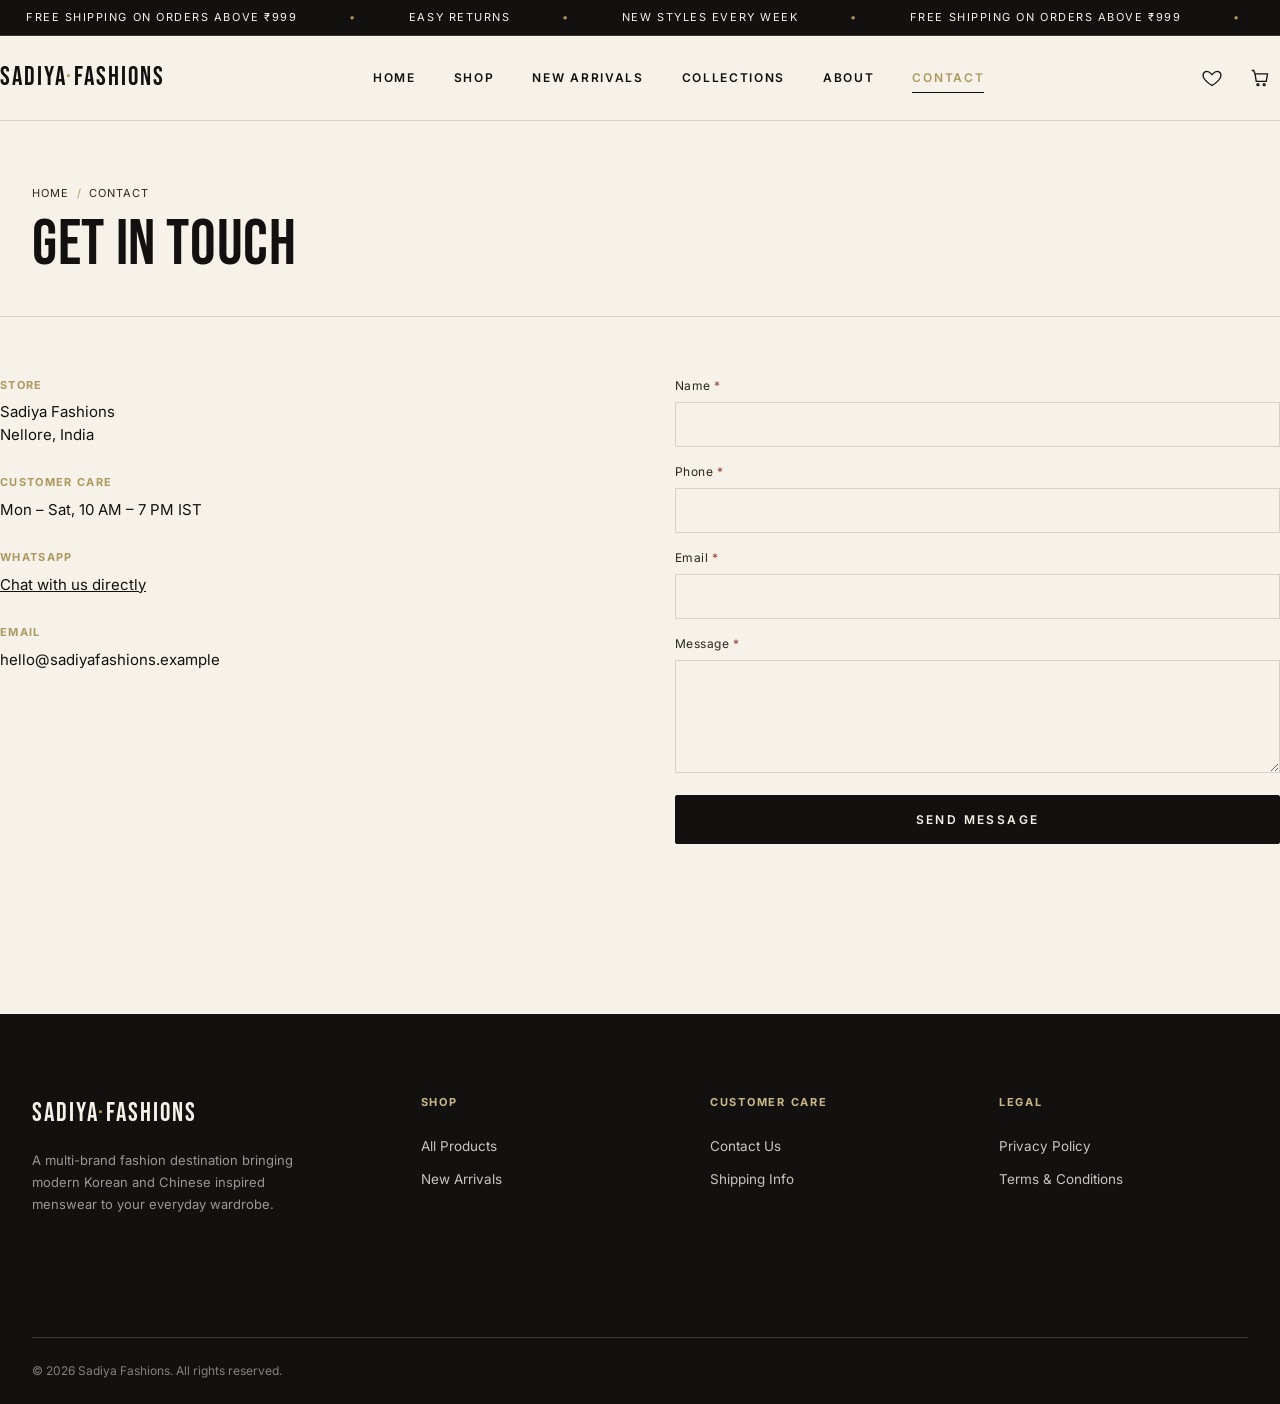
==== contact.html @ eb3c0f69 "Initial commit" ====
<!DOCTYPE html>
<html lang="en">
<head>
<meta charset="UTF-8">
<meta name="viewport" content="width=device-width, initial-scale=1.0">
<title>Contact Us | Sadiya Fashions</title>
<meta name="description" content="Get in touch with Sadiya Fashions for order queries, sizing help, or general questions.">
<link rel="stylesheet" href="css/style.css">
</head>
<body>

<div class="announce">
  <div class="announce-track">
    <span>FREE SHIPPING ON ORDERS ABOVE ₹999</span><span>EASY RETURNS</span><span>NEW STYLES EVERY WEEK</span>
    <span>FREE SHIPPING ON ORDERS ABOVE ₹999</span><span>EASY RETURNS</span><span>NEW STYLES EVERY WEEK</span>
  </div>
</div>

<header class="site-header">
  <div class="container header-inner">
    <a href="index.html" class="logo">SADIYA<span>·</span>FASHIONS</a>
    <nav class="main-nav" aria-label="Primary">
      <a href="index.html">Home</a>
      <a href="shop.html">Shop</a>
      <a href="shop.html?sort=newest">New Arrivals</a>
      <a href="shop.html#collections">Collections</a>
      <a href="about.html">About</a>
      <a href="contact.html" class="active">Contact</a>
    </nav>
    <div class="header-actions">
      <a class="icon-btn" href="wishlist.html" aria-label="Wishlist">
        <svg viewBox="0 0 24 24" fill="none" stroke="currentColor" stroke-width="1.6"><path d="M12 21s-7.5-4.6-10-9.3C0.2 8 2 4 6 4c2.2 0 3.8 1.2 6 4 2.2-2.8 3.8-4 6-4 4 0 5.8 4 4 7.7C19.5 16.4 12 21 12 21z"/></svg>
        <span class="badge-count" data-wishlist-count style="display:none;">0</span>
      </a>
      <a class="icon-btn" href="cart.html" aria-label="Cart">
        <svg viewBox="0 0 24 24" fill="none" stroke="currentColor" stroke-width="1.6"><path d="M6 7h15l-1.5 9h-12z"/><path d="M6 7L4.5 3H2"/><circle cx="9.5" cy="20" r="1.2"/><circle cx="17" cy="20" r="1.2"/></svg>
        <span class="badge-count" data-cart-count style="display:none;">0</span>
      </a>
      <button class="hamburger" aria-label="Open menu"><span></span><span></span><span></span></button>
    </div>
  </div>
</header>

<div class="overlay"></div>
<div class="mobile-nav" aria-hidden="true">
  <div class="mobile-nav-head"><span class="logo">SADIYA</span><button class="mobile-nav-close" aria-label="Close menu">✕</button></div>
  <nav>
    <a href="index.html">Home</a><a href="shop.html">Shop</a><a href="shop.html?sort=newest">New Arrivals</a>
    <a href="shop.html#collections">Collections</a><a href="about.html">About</a><a href="contact.html">Contact</a>
  </nav>
</div>

<section class="page-hero">
  <div class="container">
    <div class="breadcrumb"><a href="index.html">Home</a><span class="sep">/</span>Contact</div>
    <h1 class="display-lg">Get In Touch</h1>
  </div>
</section>

<div class="container contact-layout">
  <div>
    <div class="contact-info-item">
      <h4>Store</h4>
      <p>Sadiya Fashions<br>Nellore, India</p>
    </div>
    <div class="contact-info-item">
      <h4>Customer Care</h4>
      <p>Mon – Sat, 10 AM – 7 PM IST</p>
    </div>
    <div class="contact-info-item">
      <h4>WhatsApp</h4>
      <p><a href="#" id="wa-contact-link" style="text-decoration:underline;">Chat with us directly</a></p>
    </div>
    <div class="contact-info-item">
      <h4>Email</h4>
      <p>hello@sadiyafashions.example</p>
    </div>
  </div>

  <div>
    <form data-contact-form novalidate>
      <div class="form-field">
        <label for="c-name">Name <span class="req">*</span></label>
        <input type="text" id="c-name" name="name">
        <div class="field-error"></div>
      </div>
      <div class="form-field">
        <label for="c-phone">Phone <span class="req">*</span></label>
        <input type="tel" id="c-phone" name="phone" maxlength="10">
        <div class="field-error"></div>
      </div>
      <div class="form-field">
        <label for="c-email">Email <span class="req">*</span></label>
        <input type="email" id="c-email" name="email">
        <div class="field-error"></div>
      </div>
      <div class="form-field">
        <label for="c-message">Message <span class="req">*</span></label>
        <textarea id="c-message" name="message" rows="5"></textarea>
        <div class="field-error"></div>
      </div>
      <button type="submit" class="btn btn-block">Send Message</button>
      <div class="success-inline" data-contact-success>Thank you. Your message has been prepared. Since Sadiya Fashions runs without a live server, please also reach us directly on WhatsApp for a faster response.</div>
    </form>
  </div>
</div>

<footer class="site-footer">
  <div class="container">
    <div class="footer-grid">
      <div class="footer-brand">
        <a href="index.html" class="logo">SADIYA<span>·</span>FASHIONS</a>
        <p>A multi-brand fashion destination bringing modern Korean and Chinese inspired menswear to your everyday wardrobe.</p>
        <div class="footer-social">
          <a class="icon-btn btn-ghost" href="#" aria-label="Instagram" target="_blank" rel="noopener">IG</a>
          <a class="icon-btn btn-ghost" href="#" aria-label="Facebook" target="_blank" rel="noopener">FB</a>
          <a class="icon-btn btn-ghost" href="#" aria-label="WhatsApp" target="_blank" rel="noopener">WA</a>
        </div>
      </div>
      <div class="footer-col">
        <h4>Shop</h4>
        <a href="shop.html">All Products</a><a href="shop.html?sort=newest">New Arrivals</a>
      </div>
      <div class="footer-col">
        <h4>Customer Care</h4>
        <a href="contact.html">Contact Us</a><a href="contact.html">Shipping Info</a>
      </div>
      <div class="footer-col">
        <h4>Legal</h4>
        <a href="#">Privacy Policy</a><a href="#">Terms &amp; Conditions</a>
      </div>
    </div>
    <div class="footer-bottom">
      <span>© 2026 Sadiya Fashions. All rights reserved.</span>
    </div>
  </div>
</footer>

<script src="js/products.js"></script>
<script src="js/app.js"></script>
<script src="js/cart.js"></script>
<script src="js/wishlist.js"></script>
<script>
(function () {
  document.getElementById("wa-contact-link").href = `https://wa.me/${WHATSAPP_NUMBER}?text=${encodeURIComponent("Hi Sadiya Fashions, I have a question.")}`;

  const validators = {
    name: v => v.trim().length >= 2 || "Please enter your name.",
    phone: v => /^[6-9]\d{9}$/.test(v.trim()) || "Enter a valid 10-digit mobile number.",
    email: v => /^[^\s@]+@[^\s@]+\.[^\s@]+$/.test(v.trim()) || "Enter a valid email address.",
    message: v => v.trim().length >= 5 || "Please enter a short message."
  };

  const form = document.querySelector("[data-contact-form]");
  function validate(input) {
    const field = input.closest(".form-field");
    const result = validators[input.name](input.value);
    if (result === true) { field.classList.remove("error"); return true; }
    field.classList.add("error");
    field.querySelector(".field-error").textContent = result;
    return false;
  }
  form.querySelectorAll("input, textarea").forEach(input => {
    input.addEventListener("blur", () => validate(input));
  });
  form.addEventListener("submit", e => {
    e.preventDefault();
    let valid = true;
    form.querySelectorAll("input, textarea").forEach(input => { if (!validate(input)) valid = false; });
    if (!valid) { showToast("Please fix the highlighted fields", "error"); return; }
    document.querySelector("[data-contact-success]").classList.add("show");
    showToast("Message prepared", "success");
    form.reset();
  });
})();
</script>
</body>
</html>
---- css/style.css ----
/* ==========================================================================
   SADIYA FASHIONS — Design System
   Palette:  --ink #121110  --paper #F6F2E9  --stone #DCD2BC  --charcoal #29271F
             --gold #AE9860  --line rgba(18,17,16,.12)
   Type:     Display  -> 'Bebas Neue' (tall condensed editorial headlines)
             Accent   -> 'Noto Serif' (quiet serif for eyebrows / pull quotes)
             Body/UI  -> 'Inter'
   ========================================================================== */

@import url('https://fonts.googleapis.com/css2?family=Bebas+Neue&family=Noto+Serif:ital,wght@0,400;0,600;1,400&family=Inter:wght@300;400;500;600;700;800&display=swap');

:root{
  --ink:#121110;
  --ink-soft:#232019;
  --paper:#F6F2E9;
  --paper-dim:#EFE9DA;
  --stone:#DCD2BC;
  --charcoal:#29271F;
  --gold:#AE9860;
  --gold-soft:#CBB98A;
  --white:#FFFFFF;
  --line: rgba(18,17,16,.14);
  --line-soft: rgba(18,17,16,.08);
  --line-dark: rgba(246,242,233,.18);
  --danger:#9A3B2E;
  --success:#3B5D40;

  --font-display:'Bebas Neue', 'Arial Narrow', sans-serif;
  --font-serif:'Noto Serif', Georgia, serif;
  --font-body:'Inter', -apple-system, BlinkMacSystemFont, sans-serif;

  --container:1360px;
  --radius:2px;
  --shadow-soft: 0 18px 45px -20px rgba(18,17,16,.35);
  --shadow-lift: 0 24px 60px -18px rgba(18,17,16,.45);

  --ease: cubic-bezier(.22,.61,.36,1);
}

*,*::before,*::after{ box-sizing:border-box; }
html{ scroll-behavior:smooth; }
body{
  margin:0;
  background:var(--paper);
  color:var(--ink);
  font-family:var(--font-body);
  font-weight:400;
  line-height:1.5;
  -webkit-font-smoothing:antialiased;
  overflow-x:hidden;
}
img{ max-width:100%; display:block; }
a{ color:inherit; text-decoration:none; }
button{ font-family:inherit; cursor:pointer; }
input,select,textarea{ font-family:inherit; }
ul{ margin:0; padding:0; list-style:none; }
h1,h2,h3,h4,p{ margin:0; }

:focus-visible{
  outline:2px solid var(--gold);
  outline-offset:3px;
}

.container{
  width:100%;
  max-width:var(--container);
  margin:0 auto;
  padding:0 32px;
}

@media(prefers-reduced-motion: reduce){
  *{ animation-duration:.001ms !important; animation-iteration-count:1 !important; transition-duration:.001ms !important; scroll-behavior:auto !important; }
}

/* ---------------- Typography helpers ---------------- */
.eyebrow{
  font-family:var(--font-body);
  font-size:11px;
  letter-spacing:.28em;
  text-transform:uppercase;
  font-weight:600;
  color:var(--charcoal);
  display:inline-flex;
  align-items:center;
  gap:10px;
}
.eyebrow::before{
  content:'';
  width:22px; height:1px;
  background:var(--gold);
  display:inline-block;
}
.display-xl{
  font-family:var(--font-display);
  text-transform:uppercase;
  letter-spacing:.01em;
  line-height:.92;
  font-weight:400;
  font-size:clamp(48px,8.4vw,90px);
}
.display-lg{
  font-family:var(--font-display);
  text-transform:uppercase;
  letter-spacing:.01em;
  line-height:.95;
  font-weight:400;
  font-size:clamp(34px,5vw,64px);
}
.display-md{
  font-family:var(--font-display);
  text-transform:uppercase;
  letter-spacing:.01em;
  line-height:1;
  font-weight:400;
  font-size:clamp(26px,3.4vw,38px);
}
.serif-quote{
  font-family:var(--font-serif);
  font-style:italic;
  font-weight:400;
  color:var(--charcoal);
}
.section-head{
  display:flex;
  align-items:flex-end;
  justify-content:space-between;
  gap:24px;
  margin-bottom:40px;
  flex-wrap:wrap;
}
.section-head .display-lg{ margin-top:10px; }

/* ---------------- Buttons ---------------- */
.btn{
  display:inline-flex;
  align-items:center;
  justify-content:center;
  gap:10px;
  padding:16px 34px;
  font-size:12px;
  letter-spacing:.2em;
  text-transform:uppercase;
  font-weight:600;
  border:1px solid var(--ink);
  background:var(--ink);
  color:var(--paper);
  border-radius:var(--radius);
  transition:transform .35s var(--ease), background .3s ease, color .3s ease, border-color .3s ease;
  white-space:nowrap;
}
.btn:hover{ background:var(--paper); color:var(--ink); }
.btn:active{ transform:scale(.97); }
.btn-outline{
  background:transparent;
  color:var(--ink);
  border:1px solid var(--ink);
}
.btn-outline:hover{ background:var(--ink); color:var(--paper); }
.btn-ghost{
  background:transparent;
  border:1px solid var(--line-dark);
  color:var(--paper);
}
.btn-ghost:hover{ background:var(--paper); color:var(--ink); border-color:var(--paper); }
.btn-block{ width:100%; }
.btn-sm{ padding:11px 20px; font-size:11px; }
.btn[disabled]{ opacity:.4; cursor:not-allowed; pointer-events:none; }
.btn-icon{
  width:44px; height:44px; padding:0;
  border-radius:50%;
  border:1px solid var(--line);
  background:transparent;
  display:inline-flex; align-items:center; justify-content:center;
  transition:border-color .25s ease, background .25s ease, transform .25s ease;
}
.btn-icon:hover{ border-color:var(--ink); transform:translateY(-2px); }
.btn-icon svg{ width:18px; height:18px; }

/* ---------------- Announcement bar ---------------- */
.announce{
  background:var(--ink);
  color:var(--paper);
  font-size:11px;
  letter-spacing:.14em;
  text-transform:uppercase;
  overflow:hidden;
  white-space:nowrap;
  border-bottom:1px solid var(--line-dark);
}
.announce-track{
  display:inline-flex;
  animation:marquee 26s linear infinite;
  padding:9px 0;
}
.announce-track span{ padding:0 26px; display:inline-flex; align-items:center; gap:26px; }
.announce-track span::after{ content:'•'; color:var(--gold); margin-left:26px; }
@keyframes marquee{ from{ transform:translateX(0); } to{ transform:translateX(-50%); } }

/* ---------------- Header ---------------- */
.site-header{
  position:sticky; top:0; z-index:200;
  background:rgba(246,242,233,.92);
  backdrop-filter:blur(10px);
  border-bottom:1px solid var(--line);
  transition:box-shadow .3s ease, padding .3s ease;
}
.site-header.scrolled{ box-shadow:0 8px 24px -18px rgba(18,17,16,.4); }
.header-inner{
  display:flex;
  align-items:center;
  justify-content:space-between;
  padding:22px 0;
  transition:padding .3s ease;
}
.site-header.scrolled .header-inner{ padding:14px 0; }
.logo{
  font-family:var(--font-display);
  font-size:26px;
  letter-spacing:.08em;
  text-transform:uppercase;
}
.logo span{ color:var(--gold); }
.main-nav{ display:flex; gap:38px; }
.main-nav a{
  font-size:12px;
  letter-spacing:.14em;
  text-transform:uppercase;
  font-weight:600;
  position:relative;
  padding:6px 0;
}
.main-nav a::after{
  content:'';
  position:absolute; left:0; bottom:0;
  width:0; height:1px; background:var(--ink);
  transition:width .3s var(--ease);
}
.main-nav a:hover::after, .main-nav a.active::after{ width:100%; }
.main-nav a.active{ color:var(--gold); }
.header-actions{ display:flex; align-items:center; gap:8px; }
.icon-btn{
  position:relative;
  width:40px; height:40px;
  display:inline-flex; align-items:center; justify-content:center;
  background:transparent; border:none; color:var(--ink);
}
.icon-btn svg{ width:20px; height:20px; transition:transform .25s ease; }
.icon-btn:hover svg{ transform:translateY(-2px); }
.badge-count{
  position:absolute; top:2px; right:0px;
  background:var(--ink); color:var(--paper);
  font-size:9px; font-weight:700;
  width:16px; height:16px; border-radius:50%;
  display:flex; align-items:center; justify-content:center;
}
.hamburger{
  display:none;
  width:40px; height:40px;
  border:none; background:transparent;
  flex-direction:column; align-items:center; justify-content:center; gap:5px;
}
.hamburger span{
  width:22px; height:1px; background:var(--ink); display:block;
  transition:transform .3s ease, opacity .3s ease;
}
.hamburger.open span:nth-child(1){ transform:translateY(6px) rotate(45deg); }
.hamburger.open span:nth-child(2){ opacity:0; }
.hamburger.open span:nth-child(3){ transform:translateY(-6px) rotate(-45deg); }

/* Mobile nav drawer */
.mobile-nav{
  position:fixed; inset:0 0 0 auto; right:-100%;
  width:min(86vw,380px); height:100vh;
  background:var(--ink); color:var(--paper);
  z-index:400;
  padding:28px 26px;
  transition:right .4s var(--ease);
  overflow-y:auto;
}
.mobile-nav.open{ right:0; }
.mobile-nav-head{ display:flex; justify-content:space-between; align-items:center; margin-bottom:36px; }
.mobile-nav-close{ background:none; border:1px solid var(--line-dark); color:var(--paper); width:38px; height:38px; border-radius:50%; }
.mobile-nav a{
  display:block;
  font-family:var(--font-display);
  font-size:30px;
  text-transform:uppercase;
  padding:12px 0;
  border-bottom:1px solid var(--line-dark);
}
.mobile-nav-foot{ margin-top:32px; font-size:12px; letter-spacing:.1em; color:var(--gold-soft); }
.overlay{
  position:fixed; inset:0; background:rgba(18,17,16,.5);
  opacity:0; pointer-events:none; transition:opacity .35s ease;
  z-index:350;
}
.overlay.show{ opacity:1; pointer-events:auto; }

/* Search overlay */
.search-overlay{
  position:fixed; inset:0; background:rgba(18,17,16,.96);
  z-index:500; display:flex; align-items:flex-start; justify-content:center;
  opacity:0; pointer-events:none; transition:opacity .3s ease;
  padding-top:12vh;
}
.search-overlay.show{ opacity:1; pointer-events:auto; }
.search-box{ width:min(680px,90vw); }
.search-box input{
  width:100%; background:transparent; border:none; border-bottom:1px solid var(--line-dark);
  color:var(--paper); font-family:var(--font-display); font-size:clamp(28px,5vw,46px);
  text-transform:uppercase; padding:12px 0; letter-spacing:.02em;
}
.search-box input::placeholder{ color:rgba(246,242,233,.4); }
.search-close{ position:absolute; top:28px; right:32px; background:none; border:1px solid var(--line-dark); color:var(--paper); width:42px; height:42px; border-radius:50%; }
.search-results{ margin-top:26px; max-height:50vh; overflow-y:auto; }
.search-result-item{ display:flex; gap:16px; align-items:center; padding:14px 0; border-bottom:1px solid var(--line-dark); }
.search-result-item img{ width:56px; height:70px; object-fit:cover; }
.search-result-item .name{ font-size:14px; font-weight:600; }
.search-result-item .meta{ font-size:11px; color:var(--gold-soft); letter-spacing:.08em; text-transform:uppercase; }
.search-empty{ color:rgba(246,242,233,.6); font-size:13px; padding-top:20px; }

/* ---------------- Hero ---------------- */
.hero{
  position:relative;
  display:grid;
  grid-template-columns:1.05fr .95fr;
  min-height:88vh;
  border-bottom:1px solid var(--line);
}
.hero-copy{
  display:flex; flex-direction:column; justify-content:center;
  padding:60px 60px 60px 32px;
  position:relative;
  z-index:2;
}
.hero-copy .display-xl{ margin:18px 0 22px; }
.hero-sub{ max-width:420px; font-size:15px; color:var(--charcoal); margin-bottom:34px; line-height:1.7; }
.hero-actions{ display:flex; gap:16px; flex-wrap:wrap; }
.hero-visual{
  position:relative;
  overflow:hidden;
  clip-path:polygon(12% 0,100% 0,100% 100%,0% 100%);
}
.hero-visual img{ width:100%; height:100%; object-fit:cover; transform:scale(1.02); transition:transform 8s var(--ease); }
.hero:hover .hero-visual img{ transform:scale(1.12); }
.hero-tag{
  position:absolute; left:30px; bottom:30px;
  background:var(--paper); padding:14px 20px;
  font-family:var(--font-serif); font-style:italic; font-size:13px;
  box-shadow:var(--shadow-soft);
}
.ticker{
  border-top:1px solid var(--line); border-bottom:1px solid var(--line);
  overflow:hidden; white-space:nowrap; background:var(--stone);
}
.ticker-track{ display:inline-flex; animation:marquee 30s linear infinite; padding:14px 0; }
.ticker-track span{
  font-family:var(--font-display); font-size:20px; letter-spacing:.05em;
  text-transform:uppercase; padding:0 22px; display:inline-flex; align-items:center; gap:22px; color:var(--charcoal);
}
.ticker-track span::after{ content:'\25C6'; color:var(--gold); font-size:10px; }

@media(max-width:900px){
  .hero{ grid-template-columns:1fr; min-height:auto; }
  .hero-copy{ padding:52px 24px 36px; order:2; }
  .hero-visual{ order:1; height:56vw; clip-path:polygon(0 0,100% 0,100% 92%,0 100%); }
}

/* ---------------- Category strip ---------------- */
.cat-section{ padding:90px 0; }
.cat-grid{
  display:grid;
  grid-template-columns:repeat(auto-fit,minmax(170px,1fr));
  gap:2px;
  background:var(--line);
  border:1px solid var(--line);
}
.cat-card{
  background:var(--paper);
  aspect-ratio:3/4;
  position:relative;
  overflow:hidden;
  display:flex; align-items:flex-end;
}
.cat-card img{ position:absolute; inset:0; width:100%; height:100%; object-fit:cover; transition:transform .6s var(--ease), filter .5s ease; filter:grayscale(.15); }
.cat-card:hover img{ transform:scale(1.08); filter:grayscale(0); }
.cat-card::before{
  content:''; position:absolute; inset:0;
  background:linear-gradient(to top, rgba(18,17,16,.72), rgba(18,17,16,0) 55%);
  z-index:1;
}
.cat-card-label{ position:relative; z-index:2; padding:20px; color:var(--paper); }
.cat-card-label .name{ font-family:var(--font-display); font-size:22px; text-transform:uppercase; letter-spacing:.02em; }
.cat-card-label .count{ font-size:11px; letter-spacing:.1em; color:var(--gold-soft); text-transform:uppercase; }

/* ---------------- Product grid & cards ---------------- */
.products-section{ padding:90px 0; }
.product-grid{
  display:grid;
  grid-template-columns:repeat(4,1fr);
  gap:34px 26px;
}
@media(max-width:1100px){ .product-grid{ grid-template-columns:repeat(3,1fr); } }
@media(max-width:760px){ .product-grid{ grid-template-columns:repeat(2,1fr); gap:22px 14px; } }

.product-card{ position:relative; }
.product-media{
  position:relative; overflow:hidden; background:var(--paper-dim);
  aspect-ratio:3/4;
}
.product-media img{ width:100%; height:100%; object-fit:cover; transition:opacity .5s ease, transform .7s var(--ease); }
.product-media img.img-secondary{ position:absolute; inset:0; opacity:0; }
.product-card:hover .product-media img.img-primary{ opacity:0; }
.product-card:hover .product-media img.img-secondary{ opacity:1; transform:scale(1.06); }
.product-card:hover .product-media img.img-primary{ transform:scale(1.06); }
.product-badge{
  position:absolute; top:12px; left:12px; z-index:3;
  background:var(--ink); color:var(--paper);
  font-size:10px; letter-spacing:.12em; text-transform:uppercase; font-weight:700;
  padding:6px 10px;
}
.product-badge.sale{ background:var(--danger); }
.product-badge.new{ background:var(--success); }
.product-badge.limited{ background:var(--gold); color:var(--ink); }
.wishlist-heart{
  position:absolute; top:10px; right:10px; z-index:3;
  width:36px; height:36px; border-radius:50%;
  background:rgba(246,242,233,.92);
  border:none;
  display:flex; align-items:center; justify-content:center;
  transition:transform .25s ease;
}
.wishlist-heart:hover{ transform:scale(1.1); }
.wishlist-heart svg{ width:17px; height:17px; stroke:var(--ink); fill:none; transition:fill .25s ease, stroke .25s ease; }
.wishlist-heart.active svg{ fill:var(--danger); stroke:var(--danger); }
.product-card-actions{
  position:absolute; left:10px; right:10px; bottom:10px; z-index:3;
  display:flex; gap:8px;
  opacity:0; transform:translateY(8px);
  transition:opacity .3s ease, transform .3s ease;
}
.product-card:hover .product-card-actions{ opacity:1; transform:translateY(0); }
.product-card-actions .btn{ flex:1; padding:12px 10px; font-size:10.5px; }
.stock-flag{
  position:absolute; bottom:10px; left:10px; z-index:2;
  font-size:10px; letter-spacing:.06em; background:var(--paper); padding:4px 8px;
  color:var(--danger); font-weight:600;
}
.product-info{ padding-top:14px; }
.product-brand{ font-size:10.5px; letter-spacing:.14em; text-transform:uppercase; color:var(--gold); font-weight:700; }
.product-name{ font-size:14.5px; margin-top:4px; font-weight:500; line-height:1.35; }
.product-rating{ display:flex; align-items:center; gap:6px; margin-top:6px; font-size:11.5px; color:var(--charcoal); }
.product-rating .stars{ color:var(--gold); letter-spacing:1px; }
.product-price-row{ display:flex; align-items:baseline; gap:8px; margin-top:8px; }
.price{ font-size:15px; font-weight:700; }
.old-price{ font-size:12.5px; color:#8a8377; text-decoration:line-through; }
.discount{ font-size:11.5px; color:var(--success); font-weight:600; }

.no-results{ text-align:center; padding:100px 20px; }
.no-results .display-md{ margin-bottom:10px; }
.no-results p{ color:var(--charcoal); margin-bottom:24px; }

/* ---------------- Editorial / brand story ---------------- */
.editorial-split{
  display:grid; grid-template-columns:1fr 1fr; align-items:center; gap:0;
  border-top:1px solid var(--line); border-bottom:1px solid var(--line);
}
.editorial-split img{ width:100%; height:100%; object-fit:cover; aspect-ratio:4/5; }
.editorial-copy{ padding:70px; }
.editorial-copy .display-lg{ margin:16px 0 20px; }
.editorial-copy p{ color:var(--charcoal); line-height:1.8; margin-bottom:16px; max-width:460px; }
@media(max-width:860px){
  .editorial-split{ grid-template-columns:1fr; }
  .editorial-copy{ padding:44px 24px; }
}

/* ---------------- Footer ---------------- */
.site-footer{ background:var(--ink); color:var(--paper); padding:80px 0 0; margin-top:60px; }
.footer-grid{
  display:grid; grid-template-columns:1.4fr 1fr 1fr 1fr; gap:40px;
  padding-bottom:60px; border-bottom:1px solid var(--line-dark);
}
.footer-brand .logo{ color:var(--paper); }
.footer-brand p{ color:rgba(246,242,233,.6); font-size:13px; margin-top:16px; max-width:280px; line-height:1.7; }
.footer-social{ display:flex; gap:12px; margin-top:22px; }
.footer-col h4{ font-size:11px; letter-spacing:.16em; text-transform:uppercase; color:var(--gold-soft); margin-bottom:20px; }
.footer-col a{ display:block; font-size:13.5px; color:rgba(246,242,233,.8); padding:6px 0; transition:color .2s ease, padding-left .2s ease; }
.footer-col a:hover{ color:var(--paper); padding-left:4px; }
.footer-bottom{
  display:flex; justify-content:space-between; align-items:center; flex-wrap:wrap; gap:10px;
  padding:24px 0; font-size:12px; color:rgba(246,242,233,.5);
}
@media(max-width:860px){
  .footer-grid{ grid-template-columns:1fr 1fr; }
}
@media(max-width:520px){
  .footer-grid{ grid-template-columns:1fr; }
}

/* ---------------- Toasts ---------------- */
.toast-wrap{
  position:fixed; bottom:26px; left:50%; transform:translateX(-50%);
  z-index:900; display:flex; flex-direction:column; gap:10px; align-items:center;
  width:min(92vw,380px);
}
.toast{
  background:var(--ink); color:var(--paper);
  padding:14px 22px; font-size:13px; letter-spacing:.02em;
  display:flex; align-items:center; gap:10px;
  box-shadow:var(--shadow-lift);
  animation:toastIn .35s var(--ease);
  width:100%; justify-content:center;
}
.toast.error{ background:var(--danger); }
.toast.success{ background:var(--success); }
@keyframes toastIn{ from{ opacity:0; transform:translateY(14px); } to{ opacity:1; transform:translateY(0); } }
.toast.hide{ animation:toastOut .3s ease forwards; }
@keyframes toastOut{ to{ opacity:0; transform:translateY(10px); } }

/* ---------------- Back to top ---------------- */
.back-to-top{
  position:fixed; right:22px; bottom:22px; z-index:150;
  width:46px; height:46px; border-radius:50%;
  background:var(--ink); color:var(--paper); border:none;
  display:flex; align-items:center; justify-content:center;
  opacity:0; pointer-events:none; transform:translateY(10px);
  transition:opacity .3s ease, transform .3s ease;
}
.back-to-top.show{ opacity:1; pointer-events:auto; transform:translateY(0); }
.back-to-top svg{ width:18px; height:18px; }

/* ---------------- Breadcrumb / page hero ---------------- */
.page-hero{ padding:64px 0 40px; border-bottom:1px solid var(--line); }
.breadcrumb{ font-size:11px; letter-spacing:.08em; text-transform:uppercase; color:var(--charcoal); margin-bottom:14px; }
.breadcrumb a{ color:var(--charcoal); }
.breadcrumb a:hover{ color:var(--gold); }
.breadcrumb .sep{ margin:0 8px; color:var(--gold); }

/* ---------------- Shop layout ---------------- */
.shop-layout{ display:grid; grid-template-columns:260px 1fr; gap:50px; padding:50px 0 110px; align-items:flex-start; }
.filters-panel{ position:sticky; top:110px; }
.filter-group{ padding:22px 0; border-bottom:1px solid var(--line); }
.filter-group h4{ font-size:12px; letter-spacing:.12em; text-transform:uppercase; margin-bottom:16px; display:flex; justify-content:space-between; align-items:center; cursor:pointer; }
.filter-group h4 .chev{ transition:transform .25s ease; font-size:10px; }
.filter-group.collapsed .filter-body{ display:none; }
.filter-group.collapsed h4 .chev{ transform:rotate(-90deg); }
.filter-option{ display:flex; align-items:center; gap:10px; font-size:13.5px; padding:6px 0; cursor:pointer; color:var(--charcoal); }
.filter-option input{ accent-color:var(--ink); width:15px; height:15px; }
.filter-option .cnt{ margin-left:auto; color:#8a8377; font-size:11.5px; }
.price-range-row{ display:flex; align-items:center; gap:10px; font-size:12.5px; }
.price-range-row input[type=range]{ width:100%; accent-color:var(--ink); }
.swatch-row{ display:flex; flex-wrap:wrap; gap:8px; }
.swatch{ width:28px; height:28px; border-radius:50%; border:1px solid var(--line); cursor:pointer; position:relative; }
.swatch.selected::after{ content:''; position:absolute; inset:-4px; border:1px solid var(--ink); border-radius:50%; }
.size-chip{
  border:1px solid var(--line); padding:7px 12px; font-size:12px; cursor:pointer;
  transition:all .2s ease;
}
.size-chip.selected, .size-chip:hover{ border-color:var(--ink); background:var(--ink); color:var(--paper); }
.size-chip-row{ display:flex; flex-wrap:wrap; gap:8px; }
.clear-filters{ font-size:12px; text-decoration:underline; color:var(--charcoal); margin-top:6px; display:inline-block; }

.shop-toolbar{
  display:flex; align-items:center; justify-content:space-between; gap:16px; margin-bottom:30px; flex-wrap:wrap;
}
.result-count{ font-size:13px; color:var(--charcoal); }
.toolbar-right{ display:flex; align-items:center; gap:14px; }
.select-sort{
  border:1px solid var(--line); background:var(--paper); padding:11px 14px;
  font-size:12.5px; letter-spacing:.04em; text-transform:uppercase;
}
.mobile-filter-btn{ display:none; }

@media(max-width:960px){
  .shop-layout{ grid-template-columns:1fr; }
  .filters-panel{
    position:fixed; top:0; left:-100%; width:min(85vw,340px); height:100vh; z-index:400;
    background:var(--paper); padding:26px; overflow-y:auto; transition:left .4s var(--ease);
    box-shadow:var(--shadow-lift);
  }
  .filters-panel.open{ left:0; }
  .mobile-filter-btn{ display:inline-flex; }
  .filters-close{ display:flex; justify-content:flex-end; margin-bottom:20px; }
}

/* ---------------- Quick view modal ---------------- */
.modal-overlay{
  position:fixed; inset:0; background:rgba(18,17,16,.6); z-index:600;
  display:flex; align-items:center; justify-content:center; padding:20px;
  opacity:0; pointer-events:none; transition:opacity .3s ease;
}
.modal-overlay.show{ opacity:1; pointer-events:auto; }
.modal-box{
  background:var(--paper); width:min(920px,100%); max-height:88vh; overflow-y:auto;
  display:grid; grid-template-columns:1fr 1fr;
  transform:scale(.94) translateY(16px); transition:transform .35s var(--ease);
  position:relative;
  box-shadow:var(--shadow-lift);
}
.modal-overlay.show .modal-box{ transform:scale(1) translateY(0); }
.modal-close{
  position:absolute; top:14px; right:14px; z-index:5;
  width:38px; height:38px; border-radius:50%; background:var(--paper); border:1px solid var(--line);
}
.modal-media{ background:var(--paper-dim); aspect-ratio:3/4; }
.modal-media img{ width:100%; height:100%; object-fit:cover; }
.modal-info{ padding:40px; }
@media(max-width:700px){
  .modal-box{ grid-template-columns:1fr; }
  .modal-media{ aspect-ratio:4/3; }
  .modal-info{ padding:26px; }
}

/* ---------------- Product detail page ---------------- */
.pdp{ padding:50px 0 110px; }
.pdp-grid{ display:grid; grid-template-columns:.9fr 1fr; gap:60px; }
.pdp-gallery-main{ aspect-ratio:3/4; overflow:hidden; background:var(--paper-dim); margin-bottom:14px; }
.pdp-gallery-main img{ width:100%; height:100%; object-fit:cover; }
.pdp-thumbs{ display:flex; gap:10px; }
.pdp-thumb{ width:80px; aspect-ratio:3/4; overflow:hidden; cursor:pointer; border:1px solid transparent; opacity:.6; transition:opacity .2s ease, border-color .2s ease; }
.pdp-thumb.active{ opacity:1; border-color:var(--ink); }
.pdp-thumb img{ width:100%; height:100%; object-fit:cover; }
.pdp-info .product-brand{ font-size:12px; }
.pdp-info h1{ font-family:var(--font-display); font-size:clamp(30px,3.4vw,44px); text-transform:uppercase; margin:8px 0 14px; line-height:1.02; }
.pdp-rating{ display:flex; align-items:center; gap:10px; font-size:13px; margin-bottom:16px; }
.pdp-rating .stars{ color:var(--gold); }
.pdp-price-row{ display:flex; align-items:baseline; gap:12px; margin-bottom:22px; }
.pdp-price-row .price{ font-size:26px; }
.pdp-desc{ color:var(--charcoal); line-height:1.8; margin-bottom:26px; max-width:520px; }
.option-block{ margin-bottom:26px; }
.option-block h4{ font-size:11.5px; letter-spacing:.12em; text-transform:uppercase; margin-bottom:12px; display:flex; justify-content:space-between; }
.option-block h4 .req{ color:var(--danger); font-weight:400; text-transform:none; letter-spacing:0; font-size:11px; }
.qty-selector{ display:inline-flex; align-items:center; border:1px solid var(--line); }
.qty-selector button{ width:42px; height:42px; background:none; border:none; font-size:16px; }
.qty-selector button:hover{ background:var(--paper-dim); }
.qty-selector span{ width:44px; text-align:center; font-size:14px; }
.pdp-actions{ display:flex; gap:14px; margin-top:8px; margin-bottom:24px; flex-wrap:wrap; }
.pdp-actions .btn{ flex:1; min-width:160px; }
.pdp-meta-row{ display:flex; align-items:center; gap:18px; font-size:12.5px; color:var(--charcoal); padding-top:18px; border-top:1px solid var(--line); }
.stock-dot{ width:8px; height:8px; border-radius:50%; background:var(--success); display:inline-block; margin-right:6px; }
.accordion{ margin-top:30px; border-top:1px solid var(--line); }
.accordion-item{ border-bottom:1px solid var(--line); }
.accordion-head{ display:flex; justify-content:space-between; align-items:center; padding:18px 0; cursor:pointer; font-size:13px; letter-spacing:.06em; text-transform:uppercase; font-weight:600; }
.accordion-body{ display:none; padding-bottom:18px; color:var(--charcoal); font-size:13.5px; line-height:1.8; }
.accordion-item.open .accordion-body{ display:block; }
.accordion-item.open .accordion-head .chev{ transform:rotate(45deg); }
.accordion-head .chev{ transition:transform .25s ease; font-size:16px; }

@media(max-width:860px){ .pdp-grid{ grid-template-columns:1fr; gap:30px; } }

.related-section{ padding:90px 0; border-top:1px solid var(--line); }

.pnf{ text-align:center; padding:140px 20px; }

/* ---------------- Cart / Wishlist pages ---------------- */
.cart-layout{ display:grid; grid-template-columns:1fr 380px; gap:60px; padding:50px 0 110px; align-items:flex-start; }
.cart-item{ display:grid; grid-template-columns:100px 1fr auto; gap:18px; padding:22px 0; border-bottom:1px solid var(--line); }
.cart-item img{ width:100px; aspect-ratio:3/4; object-fit:cover; }
.cart-item-name{ font-size:15px; font-weight:600; margin-bottom:4px; }
.cart-item-meta{ font-size:12px; color:#8a8377; letter-spacing:.02em; margin-bottom:10px; }
.cart-item-controls{ display:flex; align-items:center; gap:18px; flex-wrap:wrap; }
.remove-link{ font-size:12px; text-decoration:underline; color:var(--danger); background:none; border:none; padding:0; }
.cart-item-price{ text-align:right; font-weight:700; font-size:15px; white-space:nowrap; }
.cart-summary{ background:var(--paper-dim); padding:32px; position:sticky; top:110px; }
.cart-summary h3{ font-family:var(--font-display); font-size:22px; text-transform:uppercase; margin-bottom:22px; }
.summary-row{ display:flex; justify-content:space-between; font-size:14px; padding:10px 0; color:var(--charcoal); }
.summary-row.total{ border-top:1px solid var(--line); margin-top:8px; padding-top:16px; font-weight:700; font-size:17px; color:var(--ink); }
.free-ship-note{ font-size:12px; color:var(--success); margin-top:6px; }
.cart-actions-row{ display:flex; justify-content:space-between; align-items:center; margin:26px 0; }
@media(max-width:900px){ .cart-layout{ grid-template-columns:1fr; } .cart-item{ grid-template-columns:80px 1fr; } .cart-item-price{ grid-column:2; text-align:left; } }

.empty-state{ text-align:center; padding:100px 20px; }
.empty-state svg{ width:60px; height:60px; opacity:.3; margin-bottom:20px; }
.empty-state .display-md{ margin-bottom:10px; }
.empty-state p{ color:var(--charcoal); margin-bottom:26px; }

/* ---------------- Checkout ---------------- */
.checkout-layout{ display:grid; grid-template-columns:1fr 400px; gap:60px; padding:50px 0 110px; align-items:flex-start; }
.form-section{ margin-bottom:34px; }
.form-section h3{ font-size:12px; letter-spacing:.14em; text-transform:uppercase; margin-bottom:20px; color:var(--gold); }
.form-row{ display:grid; grid-template-columns:1fr 1fr; gap:16px; margin-bottom:16px; }
.form-field{ margin-bottom:16px; }
.form-field label{ display:block; font-size:12px; letter-spacing:.04em; margin-bottom:7px; color:var(--charcoal); }
.form-field label .req{ color:var(--danger); }
.form-field input, .form-field textarea{
  width:100%; border:1px solid var(--line); background:var(--paper); padding:13px 14px; font-size:14px;
  transition:border-color .2s ease;
}
.form-field input:focus, .form-field textarea:focus{ border-color:var(--ink); }
.form-field.error input, .form-field.error textarea{ border-color:var(--danger); }
.field-error{ font-size:11.5px; color:var(--danger); margin-top:5px; display:none; }
.form-field.error .field-error{ display:block; }
.order-review-item{ display:flex; gap:12px; padding:12px 0; border-bottom:1px solid var(--line); font-size:13px; }
.order-review-item img{ width:56px; aspect-ratio:3/4; object-fit:cover; }
.order-review-item .meta{ color:#8a8377; font-size:11.5px; }
@media(max-width:900px){ .checkout-layout{ grid-template-columns:1fr; } .form-row{ grid-template-columns:1fr; } }

/* ---------------- Success modal ---------------- */
.success-box{ text-align:center; padding:50px 40px; max-width:460px; }
.success-check{
  width:64px; height:64px; border-radius:50%; border:2px solid var(--success); color:var(--success);
  display:flex; align-items:center; justify-content:center; margin:0 auto 20px; font-size:28px;
}
.order-id-tag{ background:var(--paper-dim); padding:10px 18px; font-family:var(--font-display); font-size:18px; letter-spacing:.06em; margin:16px 0; display:inline-block; }
.success-note{ font-size:12.5px; color:#8a8377; margin-top:10px; }

/* ---------------- About page ---------------- */
.about-hero{ padding:90px 0 60px; text-align:center; }
.about-hero p{ max-width:600px; margin:20px auto 0; color:var(--charcoal); }
.philosophy-grid{ display:grid; grid-template-columns:repeat(3,1fr); gap:2px; background:var(--line); border:1px solid var(--line); margin:60px 0; }
.philosophy-card{ background:var(--paper); padding:44px 34px; }
.philosophy-card .num{ font-family:var(--font-display); font-size:36px; color:var(--gold); }
.philosophy-card h3{ font-family:var(--font-display); font-size:22px; text-transform:uppercase; margin:12px 0 10px; }
.philosophy-card p{ font-size:13.5px; color:var(--charcoal); line-height:1.75; }
@media(max-width:760px){ .philosophy-grid{ grid-template-columns:1fr; } }

/* ---------------- Contact page ---------------- */
.contact-layout{ display:grid; grid-template-columns:1fr 1fr; gap:70px; padding:60px 0 110px; }
.contact-info-item{ margin-bottom:28px; }
.contact-info-item h4{ font-size:11px; letter-spacing:.12em; text-transform:uppercase; color:var(--gold); margin-bottom:8px; }
.contact-info-item p{ font-size:15px; }
.success-inline{ background:var(--stone); padding:20px 24px; font-size:13.5px; margin-top:18px; display:none; }
.success-inline.show{ display:block; }
@media(max-width:860px){ .contact-layout{ grid-template-columns:1fr; gap:40px; } }

/* ---------------- Misc / utilities ---------------- */
.fade-up{ opacity:0; transform:translateY(24px); transition:opacity .7s var(--ease), transform .7s var(--ease); }
.fade-up.in{ opacity:1; transform:translateY(0); }
.skeleton{ background:linear-gradient(90deg,var(--paper-dim) 25%,var(--stone) 37%,var(--paper-dim) 63%); background-size:400% 100%; animation:shimmer 1.4s ease infinite; }
@keyframes shimmer{ 0%{ background-position:100% 0; } 100%{ background-position:0 0; } }
.visually-hidden{ position:absolute; width:1px; height:1px; overflow:hidden; clip:rect(0 0 0 0); }

@media(max-width:900px){
  .container{ padding:0 20px; }
  .main-nav{ display:none; }
  .hamburger{ display:flex; }
  .cat-section, .products-section{ padding:56px 0; }
  .editorial-copy{ padding:40px 20px; }
  .footer-brand{ grid-column:1/-1; }
}



/* =========================================================
   SADIYA FASHIONS — FULL SCREEN HERO CAROUSEL
   ========================================================= */

.sf-hero-carousel {
  position: relative;
  width: 100%;
  height: calc(100vh - 115px);
  min-height: 600px;
  overflow: hidden;
  background: #111;
}

/* Individual slide */

.sf-hero-slide {
  position: absolute;
  inset: 0;
  width: 100%;
  height: 100%;
  opacity: 0;
  visibility: hidden;
  transform: scale(1.04);
  transition:
    opacity 0.8s ease,
    visibility 0.8s ease,
    transform 1.2s ease;
}

.sf-hero-slide.active {
  opacity: 1;
  visibility: visible;
  transform: scale(1);
  z-index: 2;
}


/* Hero image */

.sf-hero-image {
  position: absolute;
  inset: 0;
  width: 100%;
  height: 100%;
  object-fit: cover;
  object-position: center;
}


/* Dark overlay */

.sf-hero-overlay {
  position: absolute;
  inset: 0;
  z-index: 1;

  background:
    linear-gradient(
      90deg,
      rgba(0, 0, 0, 0.62) 0%,
      rgba(0, 0, 0, 0.35) 35%,
      rgba(0, 0, 0, 0.08) 70%,
      rgba(0, 0, 0, 0.18) 100%
    );
}


/* Hero content */

.sf-hero-content {
  position: relative;
  z-index: 3;

  height: 100%;
  width: min(1200px, 100%);

  margin: 0 auto;
  padding: 0 7%;

  display: flex;
  flex-direction: column;
  justify-content: center;
  align-items: flex-start;

  color: #fff;
}


/* Small heading */

.sf-hero-eyebrow {
  position: relative;

  display: inline-block;

  margin-bottom: 25px;

  font-size: 13px;
  font-weight: 600;
  letter-spacing: 5px;

  color: #f1dfae;
}


/* Gold line */

.sf-hero-eyebrow::before {
  content: "";

  display: inline-block;

  width: 40px;
  height: 1px;

  margin-right: 15px;

  vertical-align: middle;

  background: #c7a65b;
}


/* Main heading */

.sf-hero-content h1 {
  margin: 0;

  font-size: clamp(60px, 8vw, 125px);

  line-height: 0.88;

  font-weight: 800;

  letter-spacing: -4px;

  text-transform: uppercase;

  color: #fff;

  text-shadow:
    0 3px 20px rgba(0, 0, 0, 0.25);
}


/* Description */

.sf-hero-content p {
  max-width: 480px;

  margin: 30px 0 0;

  font-size: 17px;
  line-height: 1.7;

  color: rgba(255, 255, 255, 0.9);
}


/* Buttons */

.sf-hero-buttons {
  display: flex;
  gap: 14px;

  margin-top: 35px;
}

.sf-hero-btn {
  display: inline-flex;

  align-items: center;
  justify-content: center;

  min-height: 52px;

  padding: 0 30px;

  border: 1px solid #fff;

  background: #fff;

  color: #111;

  text-decoration: none;

  font-size: 12px;
  font-weight: 700;

  letter-spacing: 2px;

  transition:
    background 0.3s ease,
    color 0.3s ease,
    transform 0.3s ease;
}

.sf-hero-btn:hover {
  background: #c7a65b;
  border-color: #c7a65b;

  color: #111;

  transform: translateY(-2px);
}


/* Outline button */

.sf-hero-btn-outline {
  background: transparent;

  color: #fff;
}

.sf-hero-btn-outline:hover {
  background: #fff;

  border-color: #fff;

  color: #111;
}


/* =========================================================
   ARROWS
   ========================================================= */

.sf-hero-arrow {
  position: absolute;

  top: 50%;

  z-index: 10;

  width: 52px;
  height: 52px;

  border: 1px solid rgba(255, 255, 255, 0.6);

  border-radius: 50%;

  background: rgba(0, 0, 0, 0.15);

  color: #fff;

  font-size: 22px;

  cursor: pointer;

  transform: translateY(-50%);

  transition:
    background 0.3s ease,
    border-color 0.3s ease;
}

.sf-hero-arrow:hover {
  background: #fff;

  border-color: #fff;

  color: #111;
}

.sf-hero-prev {
  left: 30px;
}

.sf-hero-next {
  right: 30px;
}


/* =========================================================
   DOTS
   ========================================================= */

.sf-hero-dots {
  position: absolute;

  left: 50%;
  bottom: 30px;

  z-index: 10;

  display: flex;

  gap: 10px;

  transform: translateX(-50%);
}

.sf-hero-dot {
  width: 35px;
  height: 3px;

  padding: 0;

  border: none;

  background: rgba(255, 255, 255, 0.45);

  cursor: pointer;

  transition:
    width 0.3s ease,
    background 0.3s ease;
}

.sf-hero-dot.active {
  width: 55px;

  background: #fff;
}


/* =========================================================
   SLIDE CONTENT ANIMATION
   ========================================================= */

.sf-hero-slide .sf-hero-content > * {
  opacity: 0;

  transform: translateY(30px);

  transition:
    opacity 0.7s ease,
    transform 0.7s ease;
}

.sf-hero-slide.active .sf-hero-content > * {
  opacity: 1;

  transform: translateY(0);
}

.sf-hero-slide.active .sf-hero-eyebrow {
  transition-delay: 0.15s;
}

.sf-hero-slide.active h1 {
  transition-delay: 0.25s;
}

.sf-hero-slide.active p {
  transition-delay: 0.35s;
}

.sf-hero-slide.active .sf-hero-buttons {
  transition-delay: 0.45s;
}


/* =========================================================
   MOBILE
   ========================================================= */

@media (max-width: 768px) {

  .sf-hero-carousel {
    height: calc(100vh - 90px);
    min-height: 600px;
  }

  .sf-hero-image {
    object-position: center;
  }

  .sf-hero-overlay {
    background:
      linear-gradient(
        90deg,
        rgba(0, 0, 0, 0.68),
        rgba(0, 0, 0, 0.3)
      );
  }

  .sf-hero-content {
    padding: 0 25px;

    justify-content: center;
  }

  .sf-hero-content h1 {
    font-size: clamp(52px, 15vw, 82px);

    letter-spacing: -2px;
  }

  .sf-hero-content p {
    max-width: 330px;

    font-size: 15px;
  }

  .sf-hero-buttons {
    flex-wrap: wrap;
  }

  .sf-hero-btn {
    min-height: 48px;

    padding: 0 20px;

    font-size: 10px;
  }

  .sf-hero-arrow {
    width: 42px;
    height: 42px;

    font-size: 17px;
  }

  .sf-hero-prev {
    left: 15px;
  }

  .sf-hero-next {
    right: 15px;
  }

  .sf-hero-dots {
    bottom: 20px;
  }
}
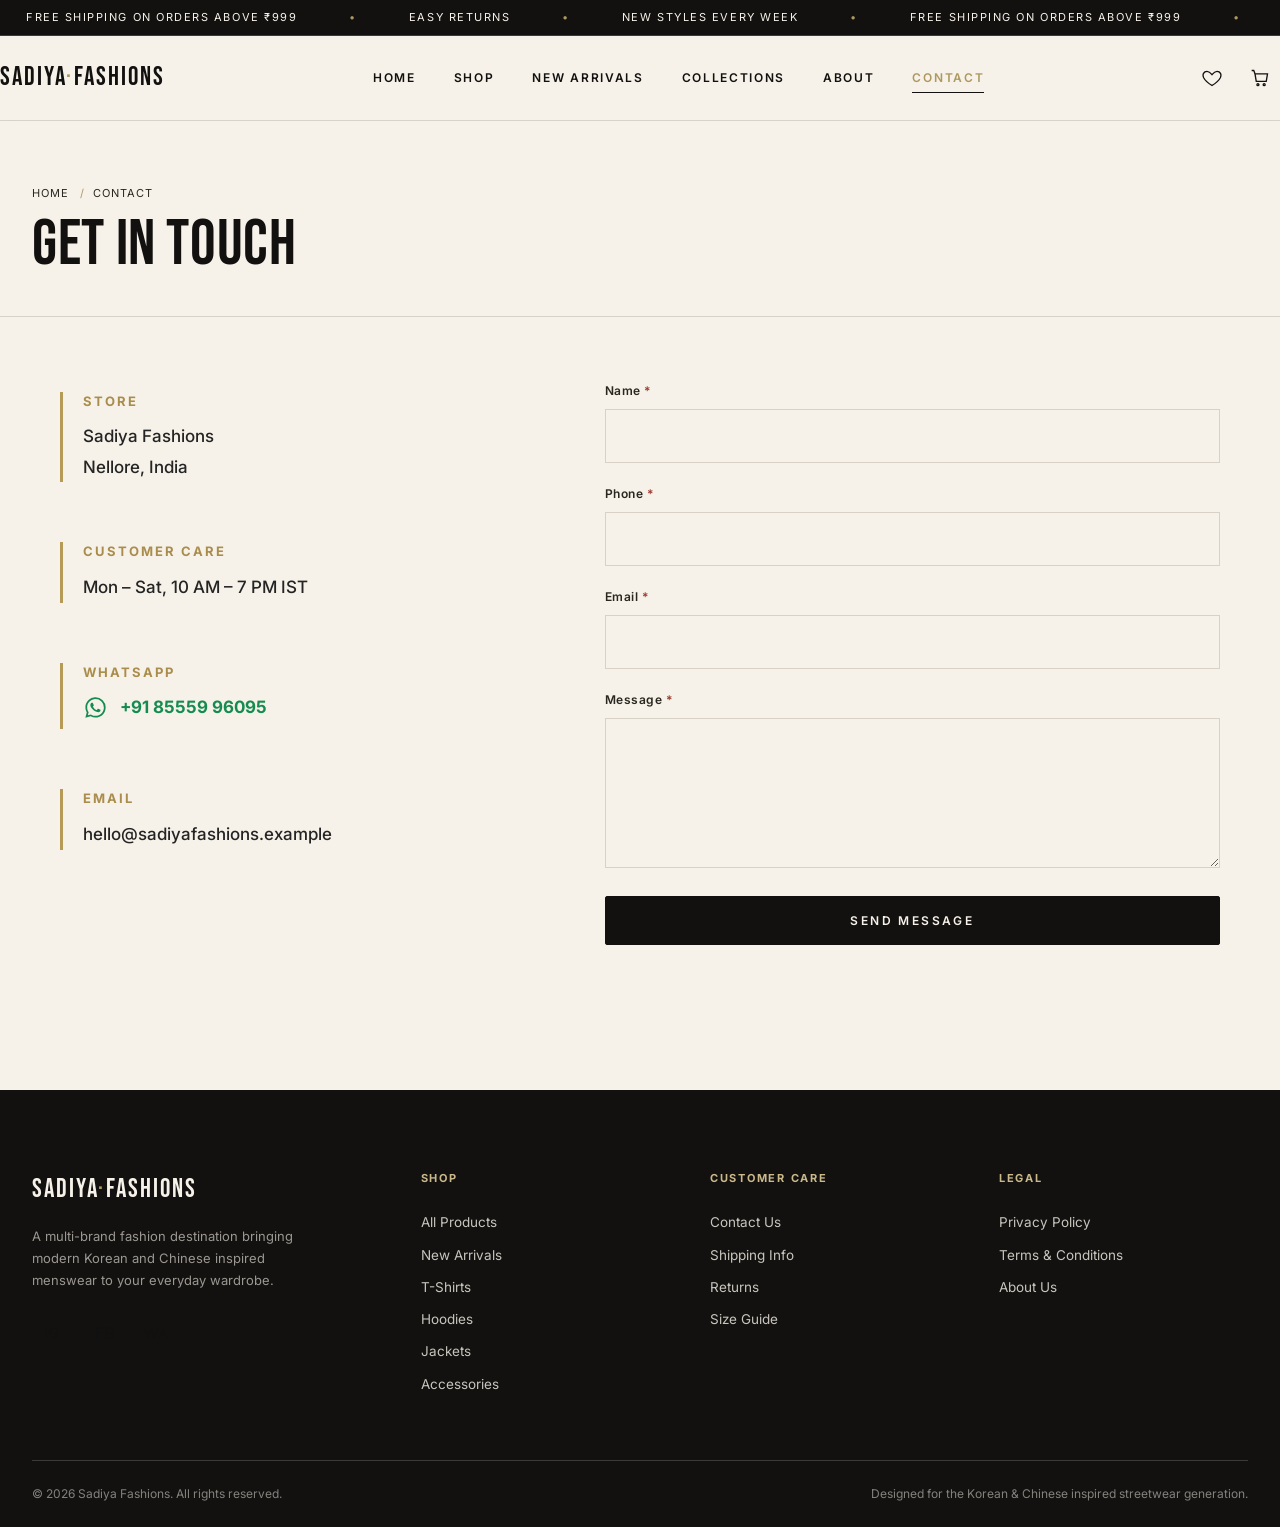
==== commit 6b8fce73: "Updated project files" ====
--- a/contact.html
+++ b/contact.html
@@ -1,178 +1,444 @@
+
 <!DOCTYPE html>
 <html lang="en">
 <head>
 <meta charset="UTF-8">
 <meta name="viewport" content="width=device-width, initial-scale=1.0">
 <title>Contact Us | Sadiya Fashions</title>
-<meta name="description" content="Get in touch with Sadiya Fashions for order queries, sizing help, or general questions.">
+<meta name="description" content="Get in touch with Sadiya Fashions.">
 <link rel="stylesheet" href="css/style.css">
+
+<style>
+/* Contact page layout */
+.contact-layout {
+    display: grid;
+    grid-template-columns: 0.85fr 1.15fr;
+    gap: 90px;
+    padding: 65px 45px 85px;
+    max-width: 1250px;
+    margin: auto;
+    align-items: start;
+}
+
+.contact-info {
+    display: flex;
+    flex-direction: column;
+    gap: 32px;
+    padding: 10px 0;
+}
+
+.contact-info-item {
+    border-left: 3px solid #b69a58;
+    padding-left: 20px;
+}
+
+.contact-info-item h4 {
+    font-size: 13px;
+    font-weight: 700;
+    letter-spacing: 2px;
+    text-transform: uppercase;
+    color: #aa8d4c;
+    margin: 0 0 10px;
+}
+
+.contact-info-item p {
+    font-size: 17px;
+    line-height: 1.8;
+    font-weight: 500;
+    color: #242424;
+    margin: 0;
+}
+
+.whatsapp-contact {
+    display: inline-flex;
+    align-items: center;
+    gap: 12px;
+    text-decoration: none;
+    color: #168b50;
+    font-size: 17px;
+    font-weight: 700;
+    transition: 0.3s;
+}
+
+.whatsapp-contact:hover {
+    color: #0d693b;
+    transform: translateX(3px);
+}
+
+.whatsapp-contact svg {
+    width: 25px;
+    height: 25px;
+    flex-shrink: 0;
+}
+
+.contact-form-wrapper {
+    width: 100%;
+}
+
+.contact-form-wrapper .form-field {
+    margin-bottom: 22px;
+}
+
+.contact-form-wrapper label {
+    display: block;
+    margin-bottom: 9px;
+    font-weight: 600;
+}
+
+.contact-form-wrapper input,
+.contact-form-wrapper textarea {
+    width: 100%;
+    box-sizing: border-box;
+    padding: 14px 16px;
+    border: 1px solid #d8d1c5;
+    background: transparent;
+    font: inherit;
+}
+
+.contact-form-wrapper input:focus,
+.contact-form-wrapper textarea:focus {
+    outline: none;
+    border-color: #b69a58;
+}
+
+@media(max-width: 768px) {
+    .contact-layout {
+        grid-template-columns: 1fr;
+        gap: 45px;
+        padding: 40px 20px 60px;
+    }
+
+    .contact-info {
+        gap: 25px;
+    }
+}
+</style>
 </head>
+
 <body>
 
 <div class="announce">
-  <div class="announce-track">
-    <span>FREE SHIPPING ON ORDERS ABOVE ₹999</span><span>EASY RETURNS</span><span>NEW STYLES EVERY WEEK</span>
-    <span>FREE SHIPPING ON ORDERS ABOVE ₹999</span><span>EASY RETURNS</span><span>NEW STYLES EVERY WEEK</span>
-  </div>
+    <div class="announce-track">
+        <span>FREE SHIPPING ON ORDERS ABOVE ₹999</span>
+        <span>EASY RETURNS</span>
+        <span>NEW STYLES EVERY WEEK</span>
+        <span>FREE SHIPPING ON ORDERS ABOVE ₹999</span>
+        <span>EASY RETURNS</span>
+        <span>NEW STYLES EVERY WEEK</span>
+    </div>
 </div>
 
 <header class="site-header">
-  <div class="container header-inner">
-    <a href="index.html" class="logo">SADIYA<span>·</span>FASHIONS</a>
-    <nav class="main-nav" aria-label="Primary">
-      <a href="index.html">Home</a>
-      <a href="shop.html">Shop</a>
-      <a href="shop.html?sort=newest">New Arrivals</a>
-      <a href="shop.html#collections">Collections</a>
-      <a href="about.html">About</a>
-      <a href="contact.html" class="active">Contact</a>
+    <div class="container header-inner">
+
+        <a href="index.html" class="logo">SADIYA<span>·</span>FASHIONS</a>
+
+        <nav class="main-nav" aria-label="Primary">
+            <a href="index.html">Home</a>
+            <a href="shop.html">Shop</a>
+            <a href="shop.html?sort=newest">New Arrivals</a>
+            <a href="shop.html#collections">Collections</a>
+            <a href="about.html">About</a>
+            <a href="contact.html" class="active">Contact</a>
+        </nav>
+
+        <div class="header-actions">
+
+            <a class="icon-btn" href="wishlist.html" aria-label="Wishlist">
+                <svg viewBox="0 0 24 24" fill="none" stroke="currentColor" stroke-width="1.6">
+                    <path d="M12 21s-7.5-4.6-10-9.3C0.2 8 2 4 6 4c2.2 0 3.8 1.2 6 4 2.2-2.8 3.8-4 6-4 4 0 5.8 4 4 7.7C19.5 16.4 12 21 12 21z"/>
+                </svg>
+                <span class="badge-count" data-wishlist-count style="display:none;">0</span>
+            </a>
+
+            <a class="icon-btn" href="cart.html" aria-label="Cart">
+                <svg viewBox="0 0 24 24" fill="none" stroke="currentColor" stroke-width="1.6">
+                    <path d="M6 7h15l-1.5 9h-12z"/>
+                    <path d="M6 7L4.5 3H2"/>
+                    <circle cx="9.5" cy="20" r="1.2"/>
+                    <circle cx="17" cy="20" r="1.2"/>
+                </svg>
+                <span class="badge-count" data-cart-count style="display:none;">0</span>
+            </a>
+
+            <button class="hamburger" aria-label="Open menu">
+                <span></span><span></span><span></span>
+            </button>
+
+        </div>
+    </div>
+</header>
+
+<div class="overlay"></div>
+
+<div class="mobile-nav" aria-hidden="true">
+    <div class="mobile-nav-head">
+        <span class="logo">SADIYA</span>
+        <button class="mobile-nav-close" aria-label="Close menu">✕</button>
+    </div>
+
+    <nav>
+        <a href="index.html">Home</a>
+        <a href="shop.html">Shop</a>
+        <a href="shop.html?sort=newest">New Arrivals</a>
+        <a href="shop.html#collections">Collections</a>
+        <a href="about.html">About</a>
+        <a href="contact.html">Contact</a>
     </nav>
-    <div class="header-actions">
-      <a class="icon-btn" href="wishlist.html" aria-label="Wishlist">
-        <svg viewBox="0 0 24 24" fill="none" stroke="currentColor" stroke-width="1.6"><path d="M12 21s-7.5-4.6-10-9.3C0.2 8 2 4 6 4c2.2 0 3.8 1.2 6 4 2.2-2.8 3.8-4 6-4 4 0 5.8 4 4 7.7C19.5 16.4 12 21 12 21z"/></svg>
-        <span class="badge-count" data-wishlist-count style="display:none;">0</span>
-      </a>
-      <a class="icon-btn" href="cart.html" aria-label="Cart">
-        <svg viewBox="0 0 24 24" fill="none" stroke="currentColor" stroke-width="1.6"><path d="M6 7h15l-1.5 9h-12z"/><path d="M6 7L4.5 3H2"/><circle cx="9.5" cy="20" r="1.2"/><circle cx="17" cy="20" r="1.2"/></svg>
-        <span class="badge-count" data-cart-count style="display:none;">0</span>
-      </a>
-      <button class="hamburger" aria-label="Open menu"><span></span><span></span><span></span></button>
-    </div>
-  </div>
-</header>
-
-<div class="overlay"></div>
-<div class="mobile-nav" aria-hidden="true">
-  <div class="mobile-nav-head"><span class="logo">SADIYA</span><button class="mobile-nav-close" aria-label="Close menu">✕</button></div>
-  <nav>
-    <a href="index.html">Home</a><a href="shop.html">Shop</a><a href="shop.html?sort=newest">New Arrivals</a>
-    <a href="shop.html#collections">Collections</a><a href="about.html">About</a><a href="contact.html">Contact</a>
-  </nav>
 </div>
 
 <section class="page-hero">
-  <div class="container">
-    <div class="breadcrumb"><a href="index.html">Home</a><span class="sep">/</span>Contact</div>
-    <h1 class="display-lg">Get In Touch</h1>
-  </div>
+    <div class="container">
+        <div class="breadcrumb">
+            <a href="index.html">Home</a>
+            <span class="sep">/</span>Contact
+        </div>
+        <h1 class="display-lg">Get In Touch</h1>
+    </div>
 </section>
 
 <div class="container contact-layout">
-  <div>
-    <div class="contact-info-item">
-      <h4>Store</h4>
-      <p>Sadiya Fashions<br>Nellore, India</p>
-    </div>
-    <div class="contact-info-item">
-      <h4>Customer Care</h4>
-      <p>Mon – Sat, 10 AM – 7 PM IST</p>
-    </div>
-    <div class="contact-info-item">
-      <h4>WhatsApp</h4>
-      <p><a href="#" id="wa-contact-link" style="text-decoration:underline;">Chat with us directly</a></p>
-    </div>
-    <div class="contact-info-item">
-      <h4>Email</h4>
-      <p>hello@sadiyafashions.example</p>
-    </div>
-  </div>
-
-  <div>
-    <form data-contact-form novalidate>
-      <div class="form-field">
-        <label for="c-name">Name <span class="req">*</span></label>
-        <input type="text" id="c-name" name="name">
-        <div class="field-error"></div>
-      </div>
-      <div class="form-field">
-        <label for="c-phone">Phone <span class="req">*</span></label>
-        <input type="tel" id="c-phone" name="phone" maxlength="10">
-        <div class="field-error"></div>
-      </div>
-      <div class="form-field">
-        <label for="c-email">Email <span class="req">*</span></label>
-        <input type="email" id="c-email" name="email">
-        <div class="field-error"></div>
-      </div>
-      <div class="form-field">
-        <label for="c-message">Message <span class="req">*</span></label>
-        <textarea id="c-message" name="message" rows="5"></textarea>
-        <div class="field-error"></div>
-      </div>
-      <button type="submit" class="btn btn-block">Send Message</button>
-      <div class="success-inline" data-contact-success>Thank you. Your message has been prepared. Since Sadiya Fashions runs without a live server, please also reach us directly on WhatsApp for a faster response.</div>
-    </form>
-  </div>
+
+    <div class="contact-info">
+
+        <div class="contact-info-item">
+            <h4>Store</h4>
+            <p>Sadiya Fashions<br>Nellore, India</p>
+        </div>
+
+        <div class="contact-info-item">
+            <h4>Customer Care</h4>
+            <p>Mon – Sat, 10 AM – 7 PM IST</p>
+        </div>
+
+        <div class="contact-info-item">
+            <h4>WhatsApp</h4>
+            <p>
+                <a class="whatsapp-contact"
+                   href="https://wa.me/918555996095?text=Hi%20Sadiya%20Fashions%2C%20I%20have%20a%20question."
+                   target="_blank"
+                   rel="noopener">
+
+                    <svg viewBox="0 0 32 32" fill="currentColor" aria-hidden="true">
+                        <path d="M16.02 3C8.86 3 3.04 8.8 3.04 15.95c0 2.28.6 4.5 1.75 6.45L3 29l6.78-1.77a13 13 0 0 0 6.23 1.58h.01c7.15 0 12.97-5.81 12.98-12.96A12.92 12.92 0 0 0 16.02 3zm0 23.62h-.01a10.7 10.7 0 0 1-5.45-1.5l-.39-.23-4.03 1.05 1.08-3.93-.26-.41a10.65 10.65 0 0 1-1.64-5.65c0-5.9 4.8-10.7 10.7-10.7a10.62 10.62 0 0 1 7.57 3.14 10.63 10.63 0 0 1 3.13 7.57c0 5.9-4.8 10.66-10.7 10.66zm5.87-8c-.32-.16-1.9-.94-2.2-1.04-.3-.11-.51-.16-.72.16-.21.32-.83 1.04-1.02 1.25-.19.21-.38.24-.7.08-.33-.16-1.38-.51-2.63-1.63-.97-.86-1.63-1.92-1.82-2.25-.19-.32-.02-.49.14-.65.14-.14.32-.38.49-.56.16-.19.21-.32.32-.54.11-.21.05-.4-.03-.56-.08-.16-.72-1.74-.99-2.38-.26-.62-.53-.53-.72-.54h-.61c-.21 0-.56.08-.85.4-.3.32-1.12 1.09-1.12 2.66s1.15 3.09 1.31 3.3c.16.21 2.26 3.45 5.48 4.84.76.33 1.35.53 1.81.67.76.24 1.46.21 2.01.13.61-.09 1.9-.78 2.17-1.53.27-.75.27-1.39.19-1.53-.08-.14-.3-.22-.62-.38z"/>
+                    </svg>
+
+                    +91 85559 96095
+                </a>
+            </p>
+        </div>
+
+        <div class="contact-info-item">
+            <h4>Email</h4>
+            <p>hello@sadiyafashions.example</p>
+        </div>
+
+    </div>
+
+    <div class="contact-form-wrapper">
+
+        <form data-contact-form novalidate>
+
+            <div class="form-field">
+                <label for="c-name">Name <span class="req">*</span></label>
+                <input type="text" id="c-name" name="name">
+                <div class="field-error"></div>
+            </div>
+
+            <div class="form-field">
+                <label for="c-phone">Phone <span class="req">*</span></label>
+                <input type="tel" id="c-phone" name="phone" maxlength="10">
+                <div class="field-error"></div>
+            </div>
+
+            <div class="form-field">
+                <label for="c-email">Email <span class="req">*</span></label>
+                <input type="email" id="c-email" name="email">
+                <div class="field-error"></div>
+            </div>
+
+            <div class="form-field">
+                <label for="c-message">Message <span class="req">*</span></label>
+                <textarea id="c-message" name="message" rows="5"></textarea>
+                <div class="field-error"></div>
+            </div>
+
+            <button type="submit" class="btn btn-block">
+                Send Message
+            </button>
+
+            <div class="success-inline" data-contact-success>
+                Thank you. Your message has been prepared.
+                Please send it through WhatsApp.
+            </div>
+
+        </form>
+
+    </div>
+
 </div>
 
 <footer class="site-footer">
-  <div class="container">
-    <div class="footer-grid">
-      <div class="footer-brand">
-        <a href="index.html" class="logo">SADIYA<span>·</span>FASHIONS</a>
-        <p>A multi-brand fashion destination bringing modern Korean and Chinese inspired menswear to your everyday wardrobe.</p>
-        <div class="footer-social">
-          <a class="icon-btn btn-ghost" href="#" aria-label="Instagram" target="_blank" rel="noopener">IG</a>
-          <a class="icon-btn btn-ghost" href="#" aria-label="Facebook" target="_blank" rel="noopener">FB</a>
-          <a class="icon-btn btn-ghost" href="#" aria-label="WhatsApp" target="_blank" rel="noopener">WA</a>
-        </div>
-      </div>
-      <div class="footer-col">
-        <h4>Shop</h4>
-        <a href="shop.html">All Products</a><a href="shop.html?sort=newest">New Arrivals</a>
-      </div>
-      <div class="footer-col">
-        <h4>Customer Care</h4>
-        <a href="contact.html">Contact Us</a><a href="contact.html">Shipping Info</a>
-      </div>
-      <div class="footer-col">
-        <h4>Legal</h4>
-        <a href="#">Privacy Policy</a><a href="#">Terms &amp; Conditions</a>
-      </div>
-    </div>
-    <div class="footer-bottom">
-      <span>© 2026 Sadiya Fashions. All rights reserved.</span>
-    </div>
-  </div>
+    <div class="container">
+
+        <div class="footer-grid">
+
+            <div class="footer-brand">
+                <a href="index.html" class="logo">
+                    SADIYA<span>·</span>FASHIONS
+                </a>
+
+                <p>
+                    A multi-brand fashion destination bringing modern Korean and Chinese inspired menswear to your everyday wardrobe.
+                </p>
+
+                <div class="footer-social">
+                    <a class="icon-btn btn-ghost" href="#" aria-label="Instagram">IG</a>
+                    <a class="icon-btn btn-ghost" href="#" aria-label="Facebook">FB</a>
+
+                    <a class="icon-btn btn-ghost"
+                       href="https://wa.me/918555996095"
+                       target="_blank"
+                       rel="noopener"
+                       aria-label="WhatsApp">WA</a>
+                </div>
+            </div>
+
+            <div class="footer-col">
+                <h4>Shop</h4>
+                <a href="shop.html">All Products</a>
+                <a href="shop.html?sort=newest">New Arrivals</a>
+                <a href="shop.html?category=T-Shirts">T-Shirts</a>
+                <a href="shop.html?category=Hoodies">Hoodies</a>
+                <a href="shop.html?category=Jackets">Jackets</a>
+                <a href="shop.html?category=Accessories">Accessories</a>
+            </div>
+
+            <div class="footer-col">
+                <h4>Customer Care</h4>
+                <a href="contact.html">Contact Us</a>
+                <a href="contact.html">Shipping Info</a>
+                <a href="contact.html">Returns</a>
+                <a href="contact.html">Size Guide</a>
+            </div>
+
+            <div class="footer-col">
+                <h4>Legal</h4>
+                <a href="#">Privacy Policy</a>
+                <a href="#">Terms &amp; Conditions</a>
+                <a href="about.html">About Us</a>
+            </div>
+
+        </div>
+
+        <div class="footer-bottom">
+            <span>© 2026 Sadiya Fashions. All rights reserved.</span>
+            <span>Designed for the Korean &amp; Chinese inspired streetwear generation.</span>
+        </div>
+
+    </div>
 </footer>
 
 <script src="js/products.js"></script>
 <script src="js/app.js"></script>
 <script src="js/cart.js"></script>
 <script src="js/wishlist.js"></script>
+
+<!-- WhatsApp Contact Form Integration -->
 <script>
 (function () {
-  document.getElementById("wa-contact-link").href = `https://wa.me/${WHATSAPP_NUMBER}?text=${encodeURIComponent("Hi Sadiya Fashions, I have a question.")}`;
-
-  const validators = {
-    name: v => v.trim().length >= 2 || "Please enter your name.",
-    phone: v => /^[6-9]\d{9}$/.test(v.trim()) || "Enter a valid 10-digit mobile number.",
-    email: v => /^[^\s@]+@[^\s@]+\.[^\s@]+$/.test(v.trim()) || "Enter a valid email address.",
-    message: v => v.trim().length >= 5 || "Please enter a short message."
-  };
-
-  const form = document.querySelector("[data-contact-form]");
-  function validate(input) {
-    const field = input.closest(".form-field");
-    const result = validators[input.name](input.value);
-    if (result === true) { field.classList.remove("error"); return true; }
-    field.classList.add("error");
-    field.querySelector(".field-error").textContent = result;
-    return false;
-  }
-  form.querySelectorAll("input, textarea").forEach(input => {
-    input.addEventListener("blur", () => validate(input));
-  });
-  form.addEventListener("submit", e => {
-    e.preventDefault();
-    let valid = true;
-    form.querySelectorAll("input, textarea").forEach(input => { if (!validate(input)) valid = false; });
-    if (!valid) { showToast("Please fix the highlighted fields", "error"); return; }
-    document.querySelector("[data-contact-success]").classList.add("show");
-    showToast("Message prepared", "success");
-    form.reset();
-  });
+
+    const validators = {
+        name: v => v.trim().length >= 2 || "Please enter your name.",
+        phone: v => /^[6-9]\d{9}$/.test(v.trim()) || "Enter a valid 10-digit mobile number.",
+        email: v => /^[^\s@]+@[^\s@]+\.[^\s@]+$/.test(v.trim()) || "Enter a valid email address.",
+        message: v => v.trim().length >= 5 || "Please enter a short message."
+    };
+
+    const form = document.querySelector("[data-contact-form]");
+
+    function validate(input) {
+
+        const field = input.closest(".form-field");
+        const result = validators[input.name](input.value);
+
+        if (result === true) {
+            field.classList.remove("error");
+            field.querySelector(".field-error").textContent = "";
+            return true;
+        }
+
+        field.classList.add("error");
+        field.querySelector(".field-error").textContent = result;
+
+        return false;
+    }
+
+    // Validate fields when customer leaves them
+    form.querySelectorAll("input, textarea").forEach(input => {
+        input.addEventListener("blur", () => validate(input));
+    });
+
+    // Handle form submission
+    form.addEventListener("submit", function (e) {
+
+        e.preventDefault();
+
+        let valid = true;
+
+        form.querySelectorAll("input, textarea").forEach(input => {
+            if (!validate(input)) {
+                valid = false;
+            }
+        });
+
+        if (!valid) {
+
+            if (typeof showToast === "function") {
+                showToast("Please fix the highlighted fields", "error");
+            }
+
+            return;
+        }
+
+        // Collect customer information
+        const name = form.querySelector('[name="name"]').value.trim();
+        const phone = form.querySelector('[name="phone"]').value.trim();
+        const email = form.querySelector('[name="email"]').value.trim();
+        const message = form.querySelector('[name="message"]').value.trim();
+
+        // Create WhatsApp message
+        const whatsappMessage =
+`NEW CUSTOMER ENQUIRY - SADIYA FASHIONS
+
+Name: ${name}
+Phone: ${phone}
+Email: ${email}
+
+Message:
+${message}`;
+
+        // Encode message for WhatsApp
+        const whatsappURL =
+            "https://wa.me/918555996095?text=" +
+            encodeURIComponent(whatsappMessage);
+
+        // Open WhatsApp
+        const whatsappWindow = window.open(whatsappURL, "_blank");
+
+        // Fallback if popup is blocked
+        if (!whatsappWindow) {
+            window.location.href = whatsappURL;
+        }
+
+        if (typeof showToast === "function") {
+            showToast("Opening WhatsApp...", "success");
+        }
+
+    });
+
 })();
 </script>
+
 </body>
 </html>
